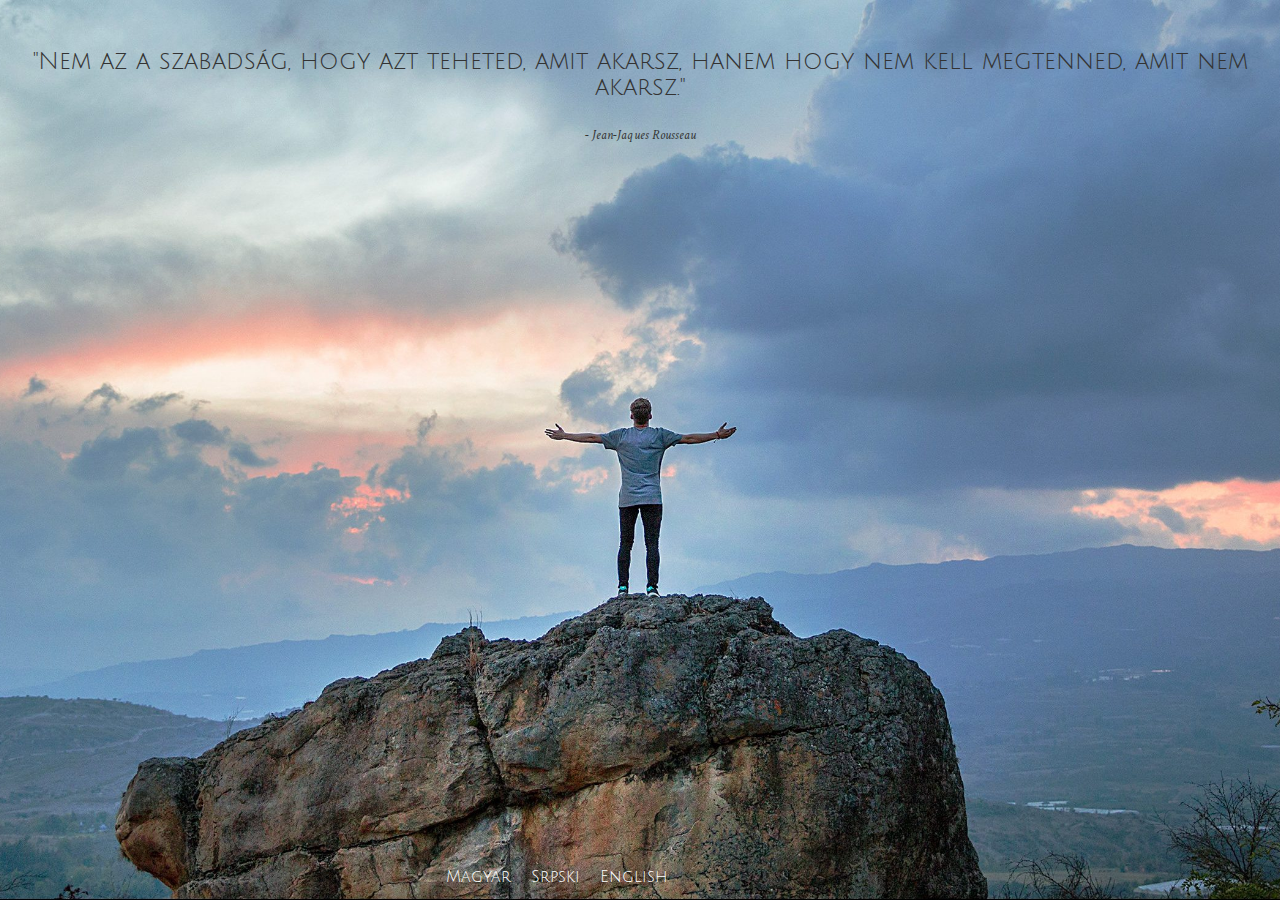
==== Magyar.html @ 8ff90081 "Final-version-media-quary" ====
<!DOCTYPE html>
<html>
<head>
  <meta charset="utf-8">
  <title>Freedom</title>
  <meta name="viewport" content="width=device-width, initial-scale=1">
  <link href="https://fonts.googleapis.com/css?family=Crimson+Text|Julius+Sans+One" rel="stylesheet">
  <link rel="stylesheet" type="text/css" href="main.css">
</head>
<body>
  <div class="wrapper">
    <p class="quote"> "Nem az a szabadság, hogy azt teheted, amit akarsz, hanem hogy nem kell megtenned, amit nem akarsz."</p>
    <p class="author">
      <small>- Jean-Jaques Rousseau</small>
    </p>
    <nav>
      <a href="">Magyar</a>
      <a href="">Srpski</a>
      <a href="">English</a>
    </nav>
    </div>
</body>
</html>
---- main.css ----
body {
  width: 100%;
  height: 100vh;
  background: url(assets/freedom.jpg) no-repeat center;
  background-size: cover;
  color: #333;
  display: table;
  text-align: center;
  margin: 0;
}
.wrapper {
  display: table-cell;
  vertical-align: top;
  padding: 2rem;
  width: 100%;
  
}
.quote {
  font-family: 'Julius Sans One', sans-serif;
  font-size: 1.5rem;
  text-align: center;
}
p {
    margin-top: 1rem;
}
.author {
  font-family: 'Crimson Text', serif;
  font-size: 1rem;
  font-style: italic;
  text-align: center;
}
small {
  font-size: smaller;
}

nav {
  position: absolute;
  bottom: 1rem;
  width: 82vw;
  height: 1rem;
}
nav a {
  text-decoration: none;
  font-family: 'Julius Sans One', sans-serif;
  color: white;
  padding: 0.5rem;
}
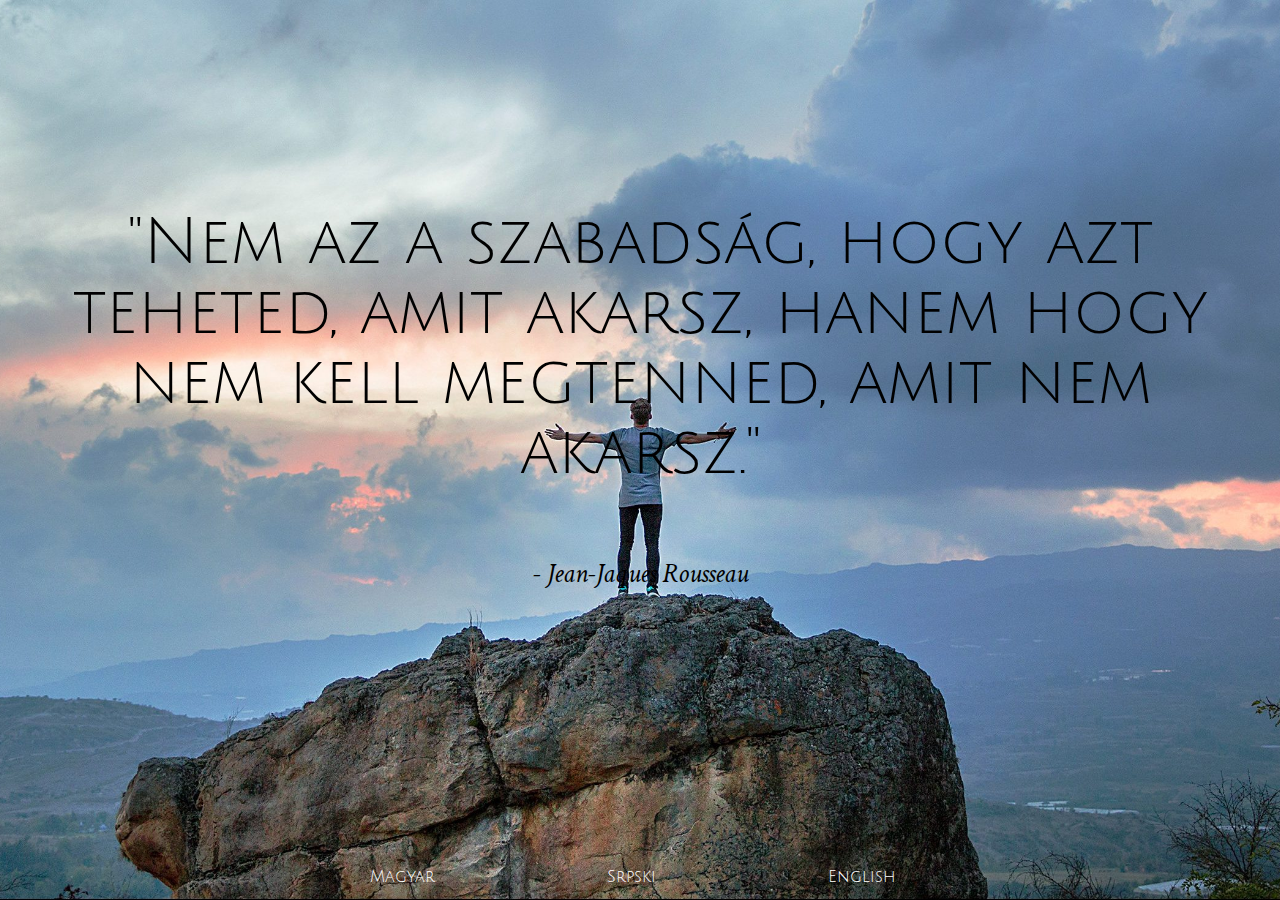
==== commit be22c4fb: "v5" ====
--- a/Magyar.html
+++ b/Magyar.html
@@ -14,9 +14,9 @@
       <small>- Jean-Jaques Rousseau</small>
     </p>
     <nav>
-      <a href="">Magyar</a>
-      <a href="">Srpski</a>
-      <a href="">English</a>
+      <a href="Magyar.html">Magyar</a>
+      <a href="Srpski.html">Srpski</a>
+      <a href="index.html">English</a>
     </nav>
     </div>
 </body>
--- a/main.css
+++ b/main.css
@@ -3,7 +3,7 @@
   height: 100vh;
   background: url(assets/freedom.jpg) no-repeat center;
   background-size: cover;
-  color: #333;
+  color: black;
   display: table;
   text-align: center;
   margin: 0;
@@ -16,10 +16,21 @@
   
 }
 .quote {
-  font-family: 'Julius Sans One', sans-serif;
+  font-family: 'Julius Sans One', 'Montserrat', sans-serif;
   font-size: 1.5rem;
   text-align: center;
 }
+
+@media (min-width: 600px){
+    .wrapper {
+    padding-top: 12rem;
+  }
+   .quote {
+    font-size: 4rem;
+  }
+   
+}
+
 p {
     margin-top: 1rem;
 }
@@ -28,6 +39,12 @@
   font-size: 1rem;
   font-style: italic;
   text-align: center;
+}
+
+@media (min-width: 600px){
+  .author {
+    font-size: 2rem;
+  }
 }
 small {
   font-size: smaller;
@@ -44,4 +61,10 @@
   font-family: 'Julius Sans One', sans-serif;
   color: white;
   padding: 0.5rem;
+}
+
+@media (min-width: 600px){
+  nav a {
+    padding-left: 10rem;
+  }
 }